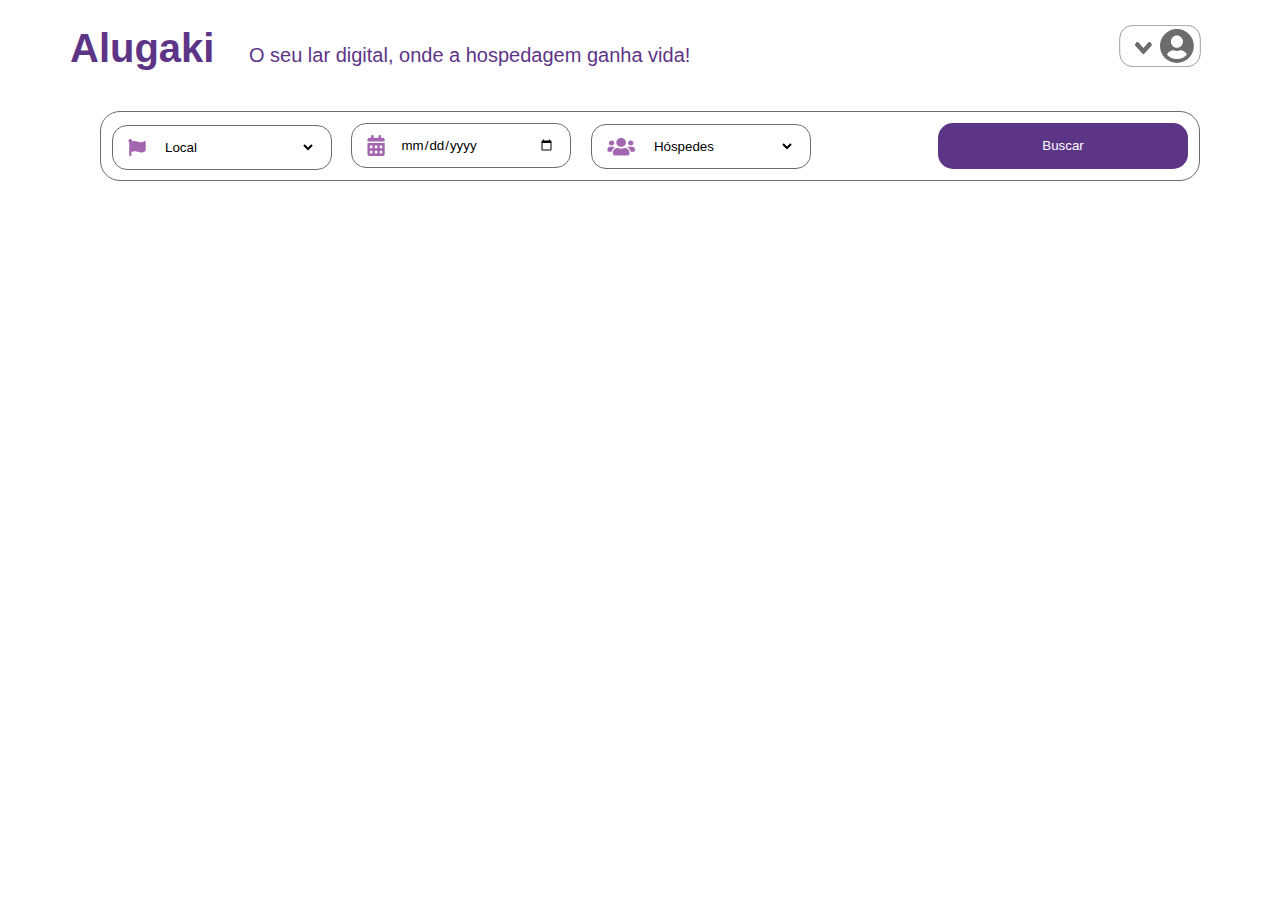
==== view/index.html @ f50f86e6 "Pagina inicial, login e cadastro" ====
<!DOCTYPE html>
<html lang="pt">
<head>
    <meta charset="UTF-8">
    <meta name="viewport" content="width=device-width, initial-scale=1.0">
    <link rel="stylesheet" href="navbar.css">
    <link rel="stylesheet" href="style.css">
    <title>Alugaki</title>
</head>
<body>
    <header>
        <nav class="navbar">
            <div>
                <a href="#" class="logo">Alugaki</a>
                <a class="slogan">O seu lar digital, onde a hospedagem ganha vida!</a>
            </div>
            <ul>
                <li class="dropdown">
                    <svg class="user" xmlns="http://www.w3.org/2000/svg" width="100" height="42" viewBox="0 0 120 62" fill="none">
                        <rect x="0.5" y="0.5" width="119" height="61" rx="19.5" stroke="#6C6C6C"/>
                        <path d="M85 6C71.1895 6 60 17.1895 60 31C60 44.8105 71.1895 56 85 56C98.8105 56 110 44.8105 110 31C110 17.1895 98.8105 6 85 6ZM85 15.6774C89.8992 15.6774 93.871 19.6492 93.871 24.5484C93.871 29.4476 89.8992 33.4194 85 33.4194C80.1008 33.4194 76.129 29.4476 76.129 24.5484C76.129 19.6492 80.1008 15.6774 85 15.6774ZM85 50.3548C79.0827 50.3548 73.7802 47.6734 70.2319 43.4798C72.127 39.9113 75.8367 37.4516 80.1613 37.4516C80.4032 37.4516 80.6452 37.4919 80.877 37.5625C82.1875 37.9859 83.5585 38.2581 85 38.2581C86.4415 38.2581 87.8226 37.9859 89.123 37.5625C89.3548 37.4919 89.5968 37.4516 89.8387 37.4516C94.1633 37.4516 97.873 39.9113 99.7681 43.4798C96.2198 47.6734 90.9173 50.3548 85 50.3548Z" fill="#6C6C6C"/>
                        <path d="M34.1793 42.3858L23.551 30.5368C22.8163 29.7178 22.8163 28.3935 23.551 27.5833L25.3171 25.6142C26.0517 24.7953 27.2396 24.7953 27.9664 25.6142L35.5 34.0131L43.0336 25.6142C43.7682 24.7953 44.9561 24.7953 45.6829 25.6142L47.449 27.5833C48.1836 28.4022 48.1836 29.7265 47.449 30.5368L36.8207 42.3858C36.1018 43.2047 34.9139 43.2047 34.1793 42.3858Z" fill="#6C6C6C"/>
                    </svg>
                    <div class="dropdown-menu">
                        <a class="menu" href="entrar/">Entrar</a>
                        <a class="menu" href="cadastrar/">Cadastrar</a>
                    </div>
                </li>
            </ul>
        </nav>
    </header>
    <form class="search" action="" method="get">
        <div>
            <div class="item-search">
                <img class="img" src="../icons/bandeira.svg" alt="">
                <select name="local" id="">
                    <option value="">Local</option>
                    <option value="AC">Acre</option>
                    <option value="AL">Alagoas</option>
                    <option value="AP">Amapá</option>
                    <option value="AM">Amazonas</option>
                    <option value="BA">Bahia</option>
                    <option value="CE">Ceará</option>
                    <option value="DF">Distrito Federal</option>
                    <option value="ES">Espírito Santo</option>
                    <option value="GO">Goiás</option>
                    <option value="MA">Maranhão</option>
                    <option value="MT">Mato Grosso</option>
                    <option value="MS">Mato Grosso do Sul</option>
                    <option value="MG">Minas Gerais</option>
                    <option value="PA">Pará</option>
                    <option value="PB">Paraíba</option>
                    <option value="PR">Paraná</option>
                    <option value="PE">Pernambuco</option>
                    <option value="PI">Piauí</option>
                    <option value="RJ">Rio de Janeiro</option>
                    <option value="RN">Rio Grande do Norte</option>
                    <option value="RS">Rio Grande do Sul</option>
                    <option value="RO">Rondônia</option>
                    <option value="RR">Roraima</option>
                    <option value="SC">Santa Catarina</option>
                    <option value="SP">São Paulo</option>
                    <option value="SE">Sergipe</option>
                    <option value="TO">Tocantins</option>
                </select>
            </div>
            <div class="item-search">
                <img class="img" src="../icons/calendario.svg" alt="">
                <input type="date" name="data">
            </div>
            <div class="item-search">
                <img src="../icons/hospede.svg" alt="">
                <select name="hospedes" id="">
                    <option value="">Hóspedes</option>
                    <option value="1">1</option>
                    <option value="2">2</option>
                    <option value="3">3</option>
                    <option value="4">4</option>
                    <option value="5">5</option>
                    <option value="Mais">6+</option>
                </select>
            </div>
        </div>
        <button class="BtnSearch" type="submit">Buscar</button>
    </form>
    

    <script src="script.js"></script>
</body>
</html>
---- view/navbar.css ----
@import url("https://fonts.googleapis.com/css?family=Lato&display=swap");

*{
    margin: 0;
    padding: 0;
    box-sizing: border-box;
    font-family: 'Lato Regular', sans-serif;
}

li{
    list-style: none;
}

a{
    color: #5D3587;
    text-decoration: none;
}


.navbar{
    min-height: 70px;
    display: flex;
    align-items: center;
    justify-content: space-between;
    padding: 25px 70px;
}

.logo{
    font-size: 30pt;
    font-weight: bold;
}

.slogan{
    margin-left: 30px;
    font-size: 15pt;
}

.menu{
    /* position: absolute; */
    padding: 8px 30px 8px 30px;
}

.menu:hover{
    background-color: #5D3587;
    color: white;
}

.dropdown-menu{
    background-color: white;
    border: 1px solid #6C6C6C;
    border-radius: 5px;
    position: absolute;
    display: none;
}

.dropdown-menu a{
    display: block;
    color: black;
}

.dropdown:hover .dropdown-menu{
    display: block;
}
---- view/style.css ----
select, input{
    border: none;
    background-color: transparent;
    height: 45px;
    width: 220px;
    box-shadow: none;
    padding-left: 15px;
    outline: none;
}

.img{
    width: 18px;
}

.search{
    display:flex;
    justify-content: space-between;
    margin-top: 15px;
    margin-left: 100px;
    width: 1100px;
    height: 70px;
    border-radius: 20px;
    border: 1px solid #6C6C6C;
    padding: 11px;
}

.BtnSearch{
    width: 250px;
    padding: 15px 0px 25px 0px;
    justify-content: center;
    align-items: center;
    border-radius: 15px;
    background: #5D3587;
    color: white;
    border: none;
}

.item-search{
    height: 45px;
    width: 220px;
    display: inline-flex;
    padding: 15px;
    align-items: center;
    border-radius: 15px;
    margin-right: 15px;
    outline: 0;
    border: 1px solid #6C6C6C;
    box-shadow: none;
}
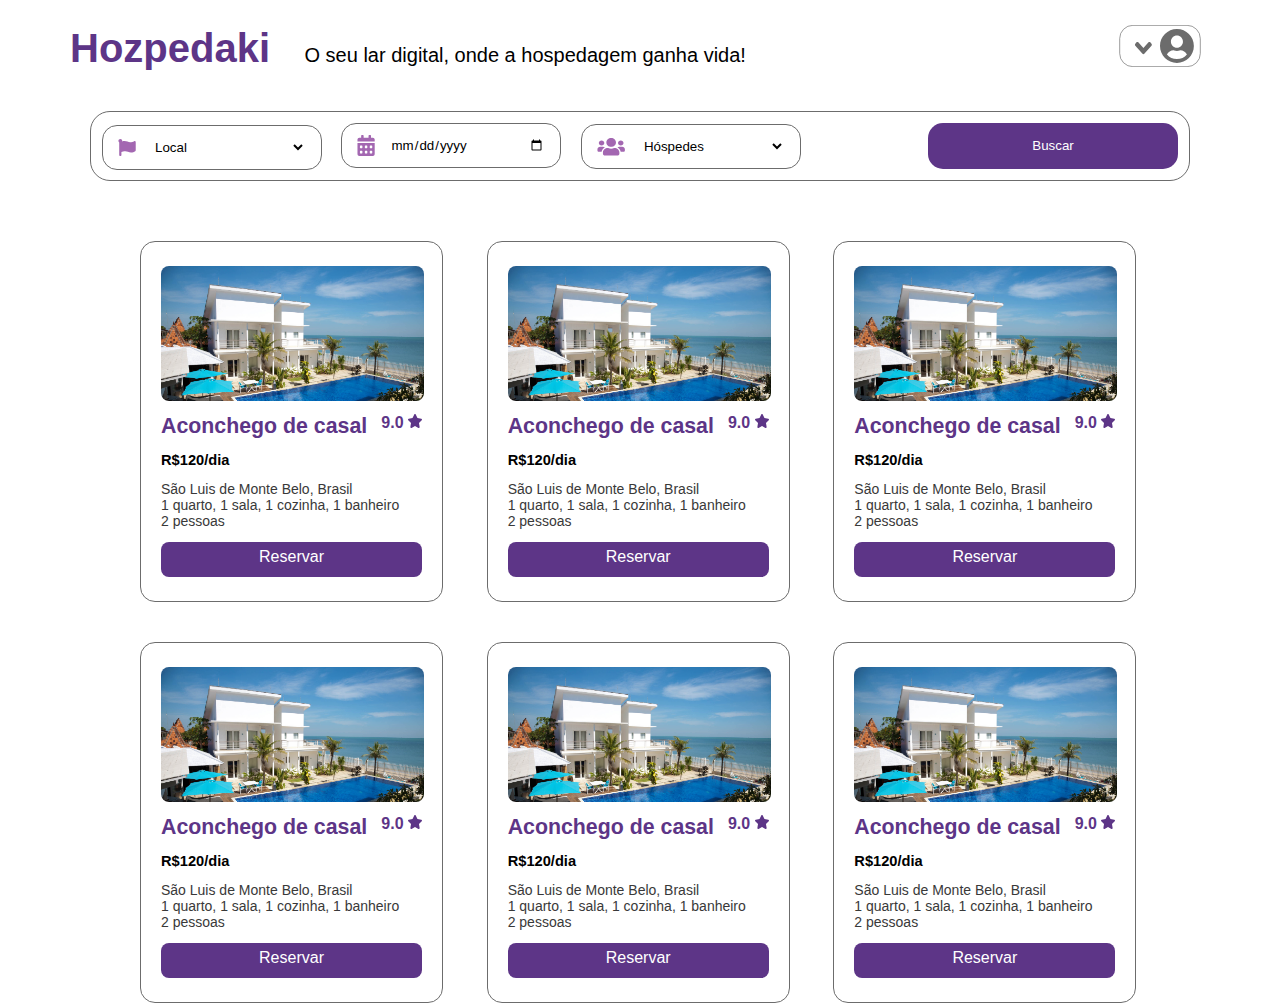
==== commit 932888f6: "Pagina inicial finalizada e novo nome" ====
--- a/view/index.html
+++ b/view/index.html
@@ -5,13 +5,13 @@
     <meta name="viewport" content="width=device-width, initial-scale=1.0">
     <link rel="stylesheet" href="navbar.css">
     <link rel="stylesheet" href="style.css">
-    <title>Alugaki</title>
+    <title>Hozpedaki</title>
 </head>
 <body>
     <header>
         <nav class="navbar">
             <div>
-                <a href="#" class="logo">Alugaki</a>
+                <a href="#" class="logo">Hozpedaki</a>
                 <a class="slogan">O seu lar digital, onde a hospedagem ganha vida!</a>
             </div>
             <ul>
@@ -29,6 +29,7 @@
             </ul>
         </nav>
     </header>
+
     <form class="search" action="" method="get">
         <div>
             <div class="item-search">
@@ -84,6 +85,141 @@
         <button class="BtnSearch" type="submit">Buscar</button>
     </form>
     
+    <div class="all-houses">
+        <div class="house">
+            <div class="house-items">
+                <div class="house-image">
+                    <img src="../images/beachHouse.jpg" alt="">
+                </div>
+                <div class="title-avaliation">
+                <a class="name-house">Aconchego de casal</a>
+                <div>
+                    <a class="avaliation">9.0</a>
+                    <img src="../icons/star.svg" alt="">
+                </div>
+                </div>
+                <a class="price">R$120/dia</a>
+                <div class="details">
+                    <a class="txt-details">São Luis de Monte Belo, Brasil</a>
+                    <a class="txt-details">1 quarto, 1 sala, 1 cozinha, 1 banheiro</a>
+                    <a class="txt-details">2 pessoas</a>
+                </div>
+                <a class="BtnReserve" href="">Reservar</a>
+            </div>
+        </div>
+
+        <div class="house">
+            <div class="house-items">
+                <div class="house-image">
+                    <img src="../images/beachHouse.jpg" alt="">
+                </div>
+                <div class="title-avaliation">
+                <a class="name-house">Aconchego de casal</a>
+                <div>
+                    <a class="avaliation">9.0</a>
+                    <img src="../icons/star.svg" alt="">
+                </div>
+                </div>
+                <a class="price">R$120/dia</a>
+                <div class="details">
+                    <a class="txt-details">São Luis de Monte Belo, Brasil</a>
+                    <a class="txt-details">1 quarto, 1 sala, 1 cozinha, 1 banheiro</a>
+                    <a class="txt-details">2 pessoas</a>
+                </div>
+                <a class="BtnReserve" href="">Reservar</a>
+            </div>
+        </div>
+
+        <div class="house">
+            <div class="house-items">
+                <div class="house-image">
+                    <img src="../images/beachHouse.jpg" alt="">
+                </div>
+                <div class="title-avaliation">
+                <a class="name-house">Aconchego de casal</a>
+                <div>
+                    <a class="avaliation">9.0</a>
+                    <img src="../icons/star.svg" alt="">
+                </div>
+                </div>
+                <a class="price">R$120/dia</a>
+                <div class="details">
+                    <a class="txt-details">São Luis de Monte Belo, Brasil</a>
+                    <a class="txt-details">1 quarto, 1 sala, 1 cozinha, 1 banheiro</a>
+                    <a class="txt-details">2 pessoas</a>
+                </div>
+                <a class="BtnReserve" href="">Reservar</a>
+            </div>
+            
+        </div>
+
+        <div class="house">
+            <div class="house-items">
+                <div class="house-image">
+                    <img src="../images/beachHouse.jpg" alt="">
+                </div>
+                <div class="title-avaliation">
+                <a class="name-house">Aconchego de casal</a>
+                <div>
+                    <a class="avaliation">9.0</a>
+                    <img src="../icons/star.svg" alt="">
+                </div>
+                </div>
+                <a class="price">R$120/dia</a>
+                <div class="details">
+                    <a class="txt-details">São Luis de Monte Belo, Brasil</a>
+                    <a class="txt-details">1 quarto, 1 sala, 1 cozinha, 1 banheiro</a>
+                    <a class="txt-details">2 pessoas</a>
+                </div>
+                <a class="BtnReserve" href="">Reservar</a>
+            </div>
+        </div>
+
+        <div class="house">
+            <div class="house-items">
+                <div class="house-image">
+                    <img src="../images/beachHouse.jpg" alt="">
+                </div>
+                <div class="title-avaliation">
+                <a class="name-house">Aconchego de casal</a>
+                <div>
+                    <a class="avaliation">9.0</a>
+                    <img src="../icons/star.svg" alt="">
+                </div>
+                </div>
+                <a class="price">R$120/dia</a>
+                <div class="details">
+                    <a class="txt-details">São Luis de Monte Belo, Brasil</a>
+                    <a class="txt-details">1 quarto, 1 sala, 1 cozinha, 1 banheiro</a>
+                    <a class="txt-details">2 pessoas</a>
+                </div>
+                <a class="BtnReserve" href="">Reservar</a>
+            </div>
+        </div>
+
+        <div class="house">
+            <div class="house-items">
+                <div class="house-image">
+                    <img src="../images/beachHouse.jpg" alt="">
+                </div>
+                <div class="title-avaliation">
+                <a class="name-house">Aconchego de casal</a>
+                <div>
+                    <a class="avaliation">9.0</a>
+                    <img src="../icons/star.svg" alt="">
+                </div>
+                </div>
+                <a class="price">R$120/dia</a>
+                <div class="details">
+                    <a class="txt-details">São Luis de Monte Belo, Brasil</a>
+                    <a class="txt-details">1 quarto, 1 sala, 1 cozinha, 1 banheiro</a>
+                    <a class="txt-details">2 pessoas</a>
+                </div>
+                <a class="BtnReserve" href="">Reservar</a>
+            </div>
+            
+        </div>
+    </div>
 
     <script src="script.js"></script>
 </body>
--- a/view/navbar.css
+++ b/view/navbar.css
@@ -12,13 +12,12 @@
 }
 
 a{
-    color: #5D3587;
     text-decoration: none;
 }
 
 
 .navbar{
-    min-height: 70px;
+    width: 1280px;
     display: flex;
     align-items: center;
     justify-content: space-between;
@@ -28,6 +27,7 @@
 .logo{
     font-size: 30pt;
     font-weight: bold;
+    color: #5D3587;
 }
 
 .slogan{
@@ -36,7 +36,6 @@
 }
 
 .menu{
-    /* position: absolute; */
     padding: 8px 30px 8px 30px;
 }
 
@@ -60,4 +59,4 @@
 
 .dropdown:hover .dropdown-menu{
     display: block;
-}
+}--- a/view/style.css
+++ b/view/style.css
@@ -8,6 +8,13 @@
     outline: none;
 }
 
+body{
+    display: flex;
+    justify-content: center;
+    flex-direction: column;
+    align-items: center;
+}
+
 .img{
     width: 18px;
 }
@@ -16,7 +23,6 @@
     display:flex;
     justify-content: space-between;
     margin-top: 15px;
-    margin-left: 100px;
     width: 1100px;
     height: 70px;
     border-radius: 20px;
@@ -33,6 +39,7 @@
     background: #5D3587;
     color: white;
     border: none;
+    cursor: pointer;
 }
 
 .item-search{
@@ -46,4 +53,85 @@
     outline: 0;
     border: 1px solid #6C6C6C;
     box-shadow: none;
+}
+
+.house{
+    width: 303px;
+    height: 361px;
+    display: flex;
+    flex-direction: column;
+    justify-content: center;
+    border: 1px solid #6C6C6C;
+    border-radius: 15px;
+    align-items: center;
+    padding: 20px;
+}
+
+.name-house{
+    font-weight: bold;
+    color: #5D3587;
+    font-size: 16pt;
+}
+
+.avaliation{
+    color: #5D3587;
+    font-size: 12pt;
+    font-weight: bold;
+}
+
+.txt-details{
+    color: #393939;
+    font-size: 10.5pt;
+    display: flex;
+    flex-direction: column;
+}
+
+.price{
+    font-weight: bold;
+    font-size: 11pt;
+}
+
+.BtnReserve{
+    color: white;
+    background-color: #5D3587;
+    width: 100%;
+    height: 35px;
+    border-radius: 8px;
+    text-align: center;
+    padding-top: 6px;
+    cursor: pointer;
+}
+
+.title-avaliation{
+    width: 100%;
+    display: flex;
+    justify-content: space-between;
+}
+
+.house-items{
+    width: 100%;
+    display: flex;
+    align-items: flex-start;
+    flex-direction: column;
+    gap: 13px;
+}
+
+.house-image{
+    width: 263px;
+    height: 135px;
+    border-radius: 8px;
+    overflow: hidden;
+}
+
+.house-image img {
+    width: 100%;
+}
+
+.all-houses{
+    margin-top: 60px;
+    width: 1000px;
+    display: grid;
+    grid-template-columns: 1fr 1fr 1fr;
+    align-items: center;
+    gap: 40px;
 }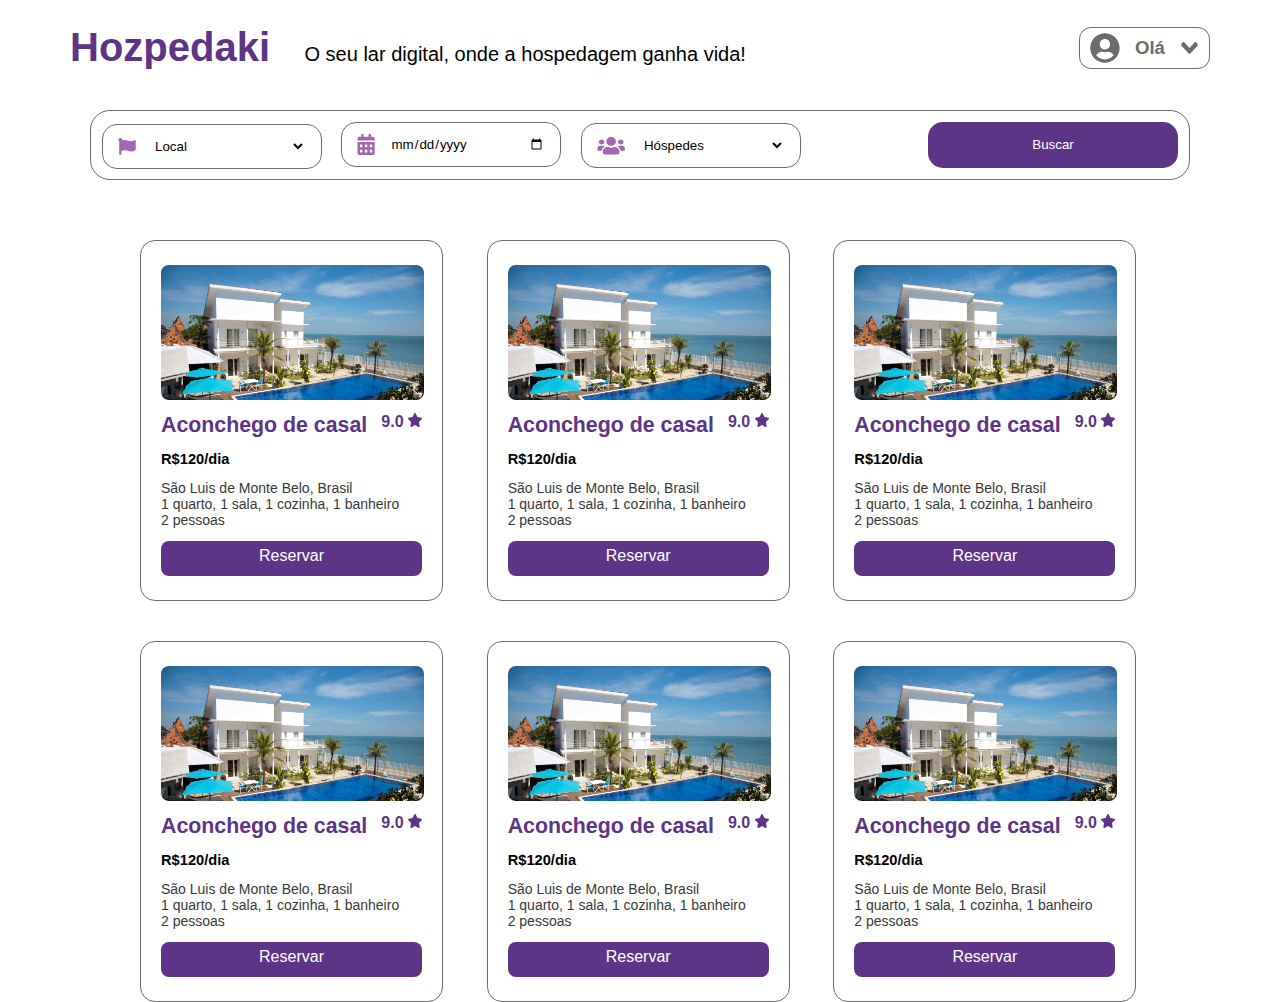
==== commit ac36a558: "Arrumando user da navbar" ====
--- a/view/index.html
+++ b/view/index.html
@@ -16,11 +16,16 @@
             </div>
             <ul>
                 <li class="dropdown">
-                    <svg class="user" xmlns="http://www.w3.org/2000/svg" width="100" height="42" viewBox="0 0 120 62" fill="none">
+                    <div class="user">
+                        <img class="user-icon" src="../icons/user1.svg" alt="">
+                        <a class="username">Olá</a>
+                        <img class="down" src="../icons/down.svg" alt="">
+                    </div>
+                    <!-- <svg class="user" xmlns="http://www.w3.org/2000/svg" width="100" height="42" viewBox="0 0 120 62" fill="none">
                         <rect x="0.5" y="0.5" width="119" height="61" rx="19.5" stroke="#6C6C6C"/>
                         <path d="M85 6C71.1895 6 60 17.1895 60 31C60 44.8105 71.1895 56 85 56C98.8105 56 110 44.8105 110 31C110 17.1895 98.8105 6 85 6ZM85 15.6774C89.8992 15.6774 93.871 19.6492 93.871 24.5484C93.871 29.4476 89.8992 33.4194 85 33.4194C80.1008 33.4194 76.129 29.4476 76.129 24.5484C76.129 19.6492 80.1008 15.6774 85 15.6774ZM85 50.3548C79.0827 50.3548 73.7802 47.6734 70.2319 43.4798C72.127 39.9113 75.8367 37.4516 80.1613 37.4516C80.4032 37.4516 80.6452 37.4919 80.877 37.5625C82.1875 37.9859 83.5585 38.2581 85 38.2581C86.4415 38.2581 87.8226 37.9859 89.123 37.5625C89.3548 37.4919 89.5968 37.4516 89.8387 37.4516C94.1633 37.4516 97.873 39.9113 99.7681 43.4798C96.2198 47.6734 90.9173 50.3548 85 50.3548Z" fill="#6C6C6C"/>
                         <path d="M34.1793 42.3858L23.551 30.5368C22.8163 29.7178 22.8163 28.3935 23.551 27.5833L25.3171 25.6142C26.0517 24.7953 27.2396 24.7953 27.9664 25.6142L35.5 34.0131L43.0336 25.6142C43.7682 24.7953 44.9561 24.7953 45.6829 25.6142L47.449 27.5833C48.1836 28.4022 48.1836 29.7265 47.449 30.5368L36.8207 42.3858C36.1018 43.2047 34.9139 43.2047 34.1793 42.3858Z" fill="#6C6C6C"/>
-                    </svg>
+                    </svg> -->
                     <div class="dropdown-menu">
                         <a class="menu" href="entrar/">Entrar</a>
                         <a class="menu" href="cadastrar/">Cadastrar</a>
--- a/view/navbar.css
+++ b/view/navbar.css
@@ -15,6 +15,30 @@
     text-decoration: none;
 }
 
+.user{
+    padding: 5px 10px;
+    border: 1px solid #6C6C6C;
+    border-radius: 12px;
+    display: flex;
+    align-items: center;
+    gap: 15px;
+}
+
+.user-icon{
+    width: 30px;
+    height: 30px;
+}
+
+.username{
+    font-size: 14pt;
+    font-weight: 600;
+    color: #6C6C6C;
+}
+
+.down{
+    width: 19px;
+    height: 12px;
+}
 
 .navbar{
     width: 1280px;
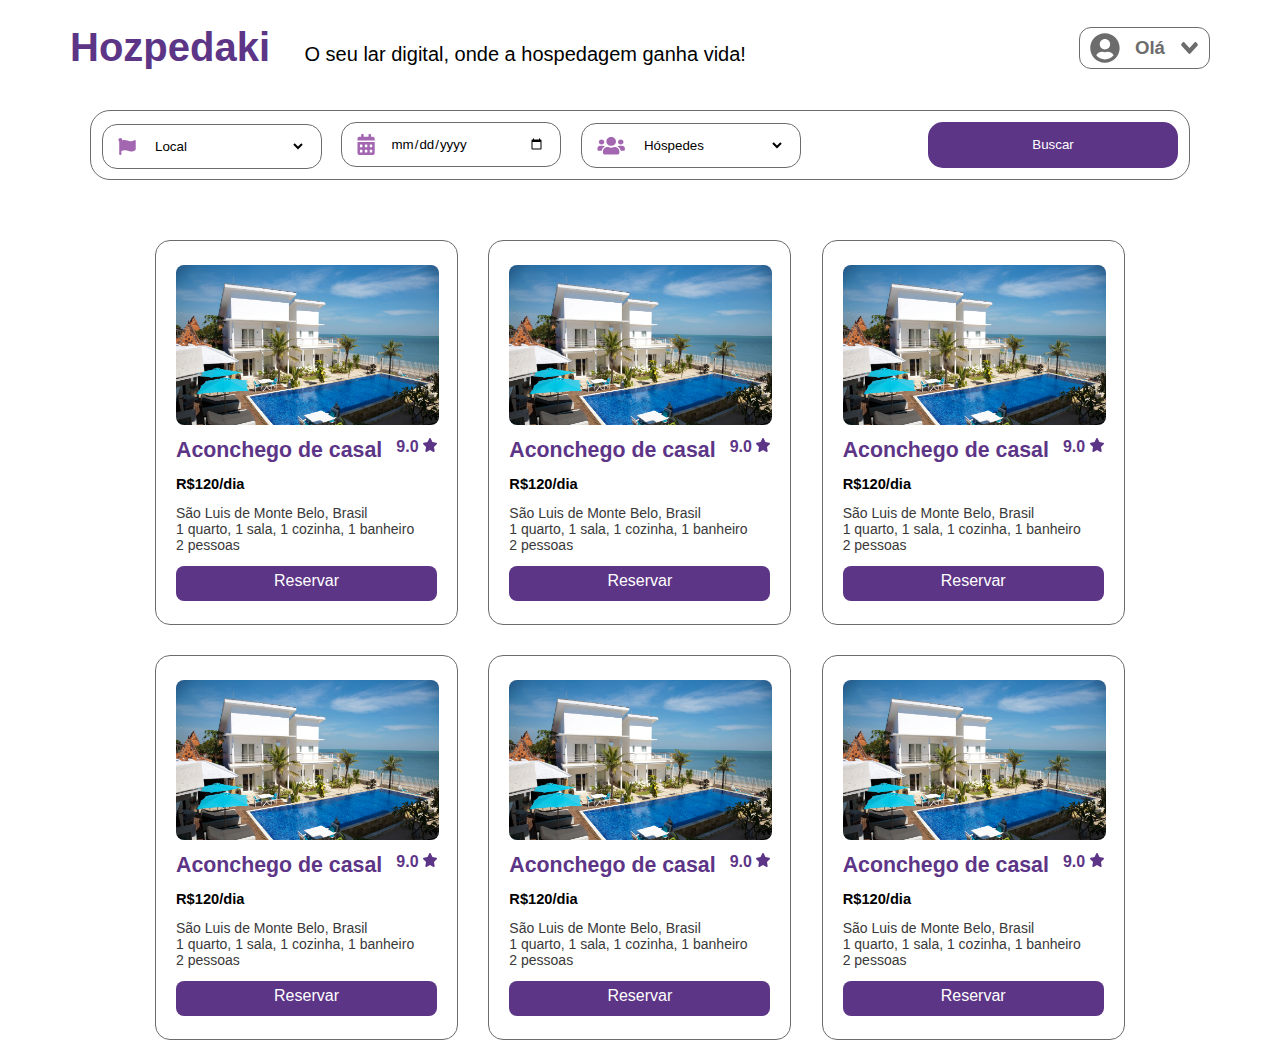
==== commit cba1cc2d: "Pagina de propriedades finalizada" ====
--- a/view/index.html
+++ b/view/index.html
@@ -3,7 +3,7 @@
 <head>
     <meta charset="UTF-8">
     <meta name="viewport" content="width=device-width, initial-scale=1.0">
-    <link rel="stylesheet" href="navbar.css">
+    <link rel="stylesheet" href="global/navbar.css">
     <link rel="stylesheet" href="style.css">
     <title>Hozpedaki</title>
 </head>
--- a/view/global/navbar.css
+++ b/view/global/navbar.css
@@ -0,0 +1,86 @@
+@import url("https://fonts.googleapis.com/css?family=Lato&display=swap");
+
+*{
+    margin: 0;
+    padding: 0;
+    box-sizing: border-box;
+    font-family: 'Lato Regular', sans-serif;
+}
+
+li{
+    list-style: none;
+}
+
+a{
+    text-decoration: none;
+}
+
+.user{
+    padding: 5px 10px;
+    border: 1px solid #6C6C6C;
+    border-radius: 12px;
+    display: flex;
+    align-items: center;
+    gap: 15px;
+}
+
+.user-icon{
+    width: 30px;
+    height: 30px;
+}
+
+.username{
+    font-size: 14pt;
+    font-weight: 600;
+    color: #6C6C6C;
+}
+
+.down{
+    width: 19px;
+    height: 12px;
+}
+
+.navbar{
+    width: 1280px;
+    display: flex;
+    align-items: center;
+    justify-content: space-between;
+    padding: 25px 70px;
+}
+
+.logo{
+    font-size: 30pt;
+    font-weight: bold;
+    color: #5D3587;
+}
+
+.slogan{
+    margin-left: 30px;
+    font-size: 15pt;
+}
+
+.menu{
+    padding: 8px 30px 8px 30px;
+}
+
+.menu:hover{
+    background-color: #5D3587;
+    color: white;
+}
+
+.dropdown-menu{
+    background-color: white;
+    border: 1px solid #6C6C6C;
+    border-radius: 5px;
+    position: absolute;
+    display: none;
+}
+
+.dropdown-menu a{
+    display: block;
+    color: black;
+}
+
+.dropdown:hover .dropdown-menu{
+    display: block;
+}--- a/view/style.css
+++ b/view/style.css
@@ -57,7 +57,7 @@
 
 .house{
     width: 303px;
-    height: 361px;
+    height: 385px;
     display: flex;
     flex-direction: column;
     justify-content: center;
@@ -118,7 +118,7 @@
 
 .house-image{
     width: 263px;
-    height: 135px;
+    height: 160px;
     border-radius: 8px;
     overflow: hidden;
 }
@@ -129,9 +129,9 @@
 
 .all-houses{
     margin-top: 60px;
-    width: 1000px;
+    width: 970px;
     display: grid;
     grid-template-columns: 1fr 1fr 1fr;
     align-items: center;
-    gap: 40px;
+    gap: 30px;
 }